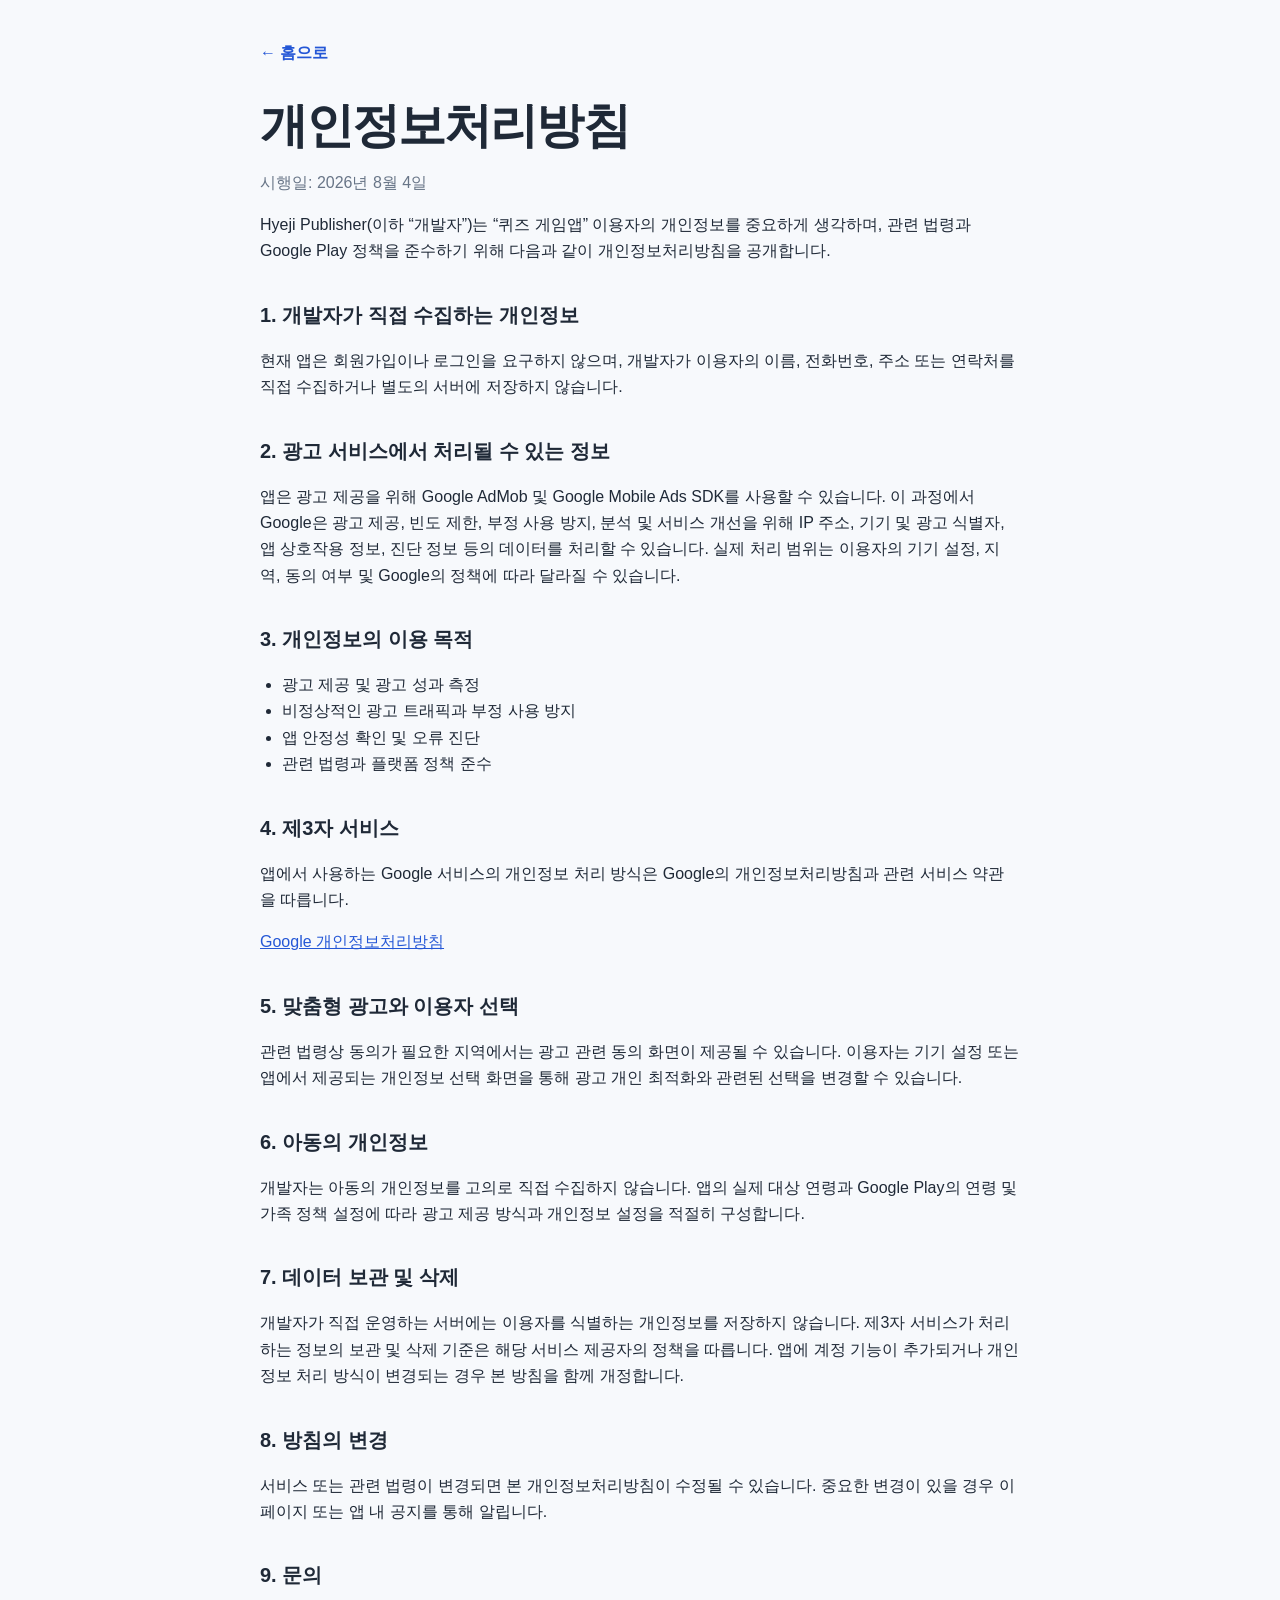
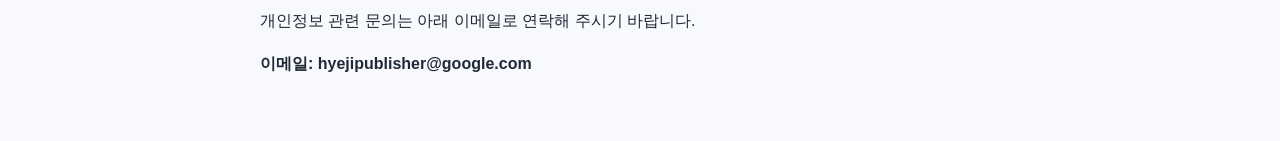
==== privacy-policy.html @ 51a21021 "Create developer website" ====
<!doctype html>
<html lang="ko">
<head>
  <meta charset="utf-8">
  <meta name="viewport" content="width=device-width, initial-scale=1">
  <title>개인정보처리방침 | Hyeji Publisher</title>
  <meta name="description" content="Hyeji Publisher 모바일 앱의 개인정보처리방침입니다.">
  <link rel="stylesheet" href="styles.css">
</head>
<body>
  <main class="container policy">
    <a class="back" href="index.html">← 홈으로</a>
    <h1>개인정보처리방침</h1>
    <p class="updated">시행일: 2026년 8월 4일</p>

    <p>
      Hyeji Publisher(이하 “개발자”)는 “퀴즈 게임앱” 이용자의 개인정보를 중요하게 생각하며,
      관련 법령과 Google Play 정책을 준수하기 위해 다음과 같이 개인정보처리방침을 공개합니다.
    </p>

    <h2>1. 개발자가 직접 수집하는 개인정보</h2>
    <p>
      현재 앱은 회원가입이나 로그인을 요구하지 않으며, 개발자가 이용자의 이름,
      전화번호, 주소 또는 연락처를 직접 수집하거나 별도의 서버에 저장하지 않습니다.
    </p>

    <h2>2. 광고 서비스에서 처리될 수 있는 정보</h2>
    <p>
      앱은 광고 제공을 위해 Google AdMob 및 Google Mobile Ads SDK를 사용할 수 있습니다.
      이 과정에서 Google은 광고 제공, 빈도 제한, 부정 사용 방지, 분석 및 서비스 개선을 위해
      IP 주소, 기기 및 광고 식별자, 앱 상호작용 정보, 진단 정보 등의 데이터를 처리할 수 있습니다.
      실제 처리 범위는 이용자의 기기 설정, 지역, 동의 여부 및 Google의 정책에 따라 달라질 수 있습니다.
    </p>

    <h2>3. 개인정보의 이용 목적</h2>
    <ul>
      <li>광고 제공 및 광고 성과 측정</li>
      <li>비정상적인 광고 트래픽과 부정 사용 방지</li>
      <li>앱 안정성 확인 및 오류 진단</li>
      <li>관련 법령과 플랫폼 정책 준수</li>
    </ul>

    <h2>4. 제3자 서비스</h2>
    <p>
      앱에서 사용하는 Google 서비스의 개인정보 처리 방식은 Google의 개인정보처리방침과
      관련 서비스 약관을 따릅니다.
    </p>
    <p>
      <a href="https://policies.google.com/privacy" rel="noopener noreferrer">
        Google 개인정보처리방침
      </a>
    </p>

    <h2>5. 맞춤형 광고와 이용자 선택</h2>
    <p>
      관련 법령상 동의가 필요한 지역에서는 광고 관련 동의 화면이 제공될 수 있습니다.
      이용자는 기기 설정 또는 앱에서 제공되는 개인정보 선택 화면을 통해 광고 개인 최적화와
      관련된 선택을 변경할 수 있습니다.
    </p>

    <h2>6. 아동의 개인정보</h2>
    <p>
      개발자는 아동의 개인정보를 고의로 직접 수집하지 않습니다. 앱의 실제 대상 연령과
      Google Play의 연령 및 가족 정책 설정에 따라 광고 제공 방식과 개인정보 설정을 적절히 구성합니다.
    </p>

    <h2>7. 데이터 보관 및 삭제</h2>
    <p>
      개발자가 직접 운영하는 서버에는 이용자를 식별하는 개인정보를 저장하지 않습니다.
      제3자 서비스가 처리하는 정보의 보관 및 삭제 기준은 해당 서비스 제공자의 정책을 따릅니다.
      앱에 계정 기능이 추가되거나 개인정보 처리 방식이 변경되는 경우 본 방침을 함께 개정합니다.
    </p>

    <h2>8. 방침의 변경</h2>
    <p>
      서비스 또는 관련 법령이 변경되면 본 개인정보처리방침이 수정될 수 있습니다.
      중요한 변경이 있을 경우 이 페이지 또는 앱 내 공지를 통해 알립니다.
    </p>

    <h2>9. 문의</h2>
    <p>
      개인정보 관련 문의는 아래 이메일로 연락해 주시기 바랍니다.
    </p>
    <p>
      <strong>이메일: hyejipublisher@google.com</strong>
    </p>

 
  </main>
</body>
</html>
---- styles.css ----
* {
  box-sizing: border-box;
}

:root {
  color-scheme: light;
  font-family: -apple-system, BlinkMacSystemFont, "Segoe UI", "Noto Sans KR",
    Arial, sans-serif;
  line-height: 1.65;
  color: #1f2937;
  background: #f7f9fc;
}

body {
  margin: 0;
}

a {
  color: #2457d6;
}

.container {
  width: min(760px, calc(100% - 36px));
  margin: 0 auto;
  padding: 72px 0 48px;
}

.hero {
  margin-bottom: 32px;
}

.eyebrow {
  margin: 0 0 10px;
  font-size: 0.85rem;
  font-weight: 800;
  letter-spacing: 0.12em;
  color: #2457d6;
}

h1 {
  margin: 0 0 16px;
  font-size: clamp(2rem, 7vw, 3.5rem);
  line-height: 1.15;
  letter-spacing: -0.04em;
}

h2 {
  margin-top: 34px;
  margin-bottom: 10px;
  font-size: 1.25rem;
}

.lead {
  max-width: 620px;
  margin: 0;
  font-size: 1.12rem;
  color: #526071;
}

.card {
  padding: 26px;
  border: 1px solid #dce3ee;
  border-radius: 18px;
  background: #ffffff;
  box-shadow: 0 12px 30px rgba(31, 41, 55, 0.06);
}

.card h2 {
  margin-top: 0;
}

.status {
  display: inline-block;
  margin-bottom: 0;
  padding: 6px 10px;
  border-radius: 999px;
  background: #eef3ff;
  color: #2457d6;
  font-size: 0.9rem;
  font-weight: 700;
}

.links {
  display: flex;
  flex-wrap: wrap;
  gap: 12px;
  margin-top: 24px;
}

.button {
  display: inline-block;
  padding: 12px 18px;
  border-radius: 12px;
  background: #2457d6;
  color: white;
  font-weight: 750;
  text-decoration: none;
}

.button.secondary {
  background: #e9eef7;
  color: #26354a;
}

footer {
  margin-top: 48px;
  color: #7a8798;
  font-size: 0.88rem;
}

.policy {
  padding-top: 40px;
}

.policy h1 {
  margin-top: 32px;
  font-size: clamp(2rem, 6vw, 3rem);
}

.updated {
  color: #687587;
}

.back {
  text-decoration: none;
  font-weight: 700;
}

.notice {
  margin-top: 28px;
  padding: 16px 18px;
  border: 1px solid #f0b75c;
  border-radius: 12px;
  background: #fff8e8;
  color: #7a4b00;
  font-weight: 650;
}

ul {
  padding-left: 22px;
}

@media (max-width: 520px) {
  .container {
    padding-top: 42px;
  }

  .button {
    width: 100%;
    text-align: center;
  }
}
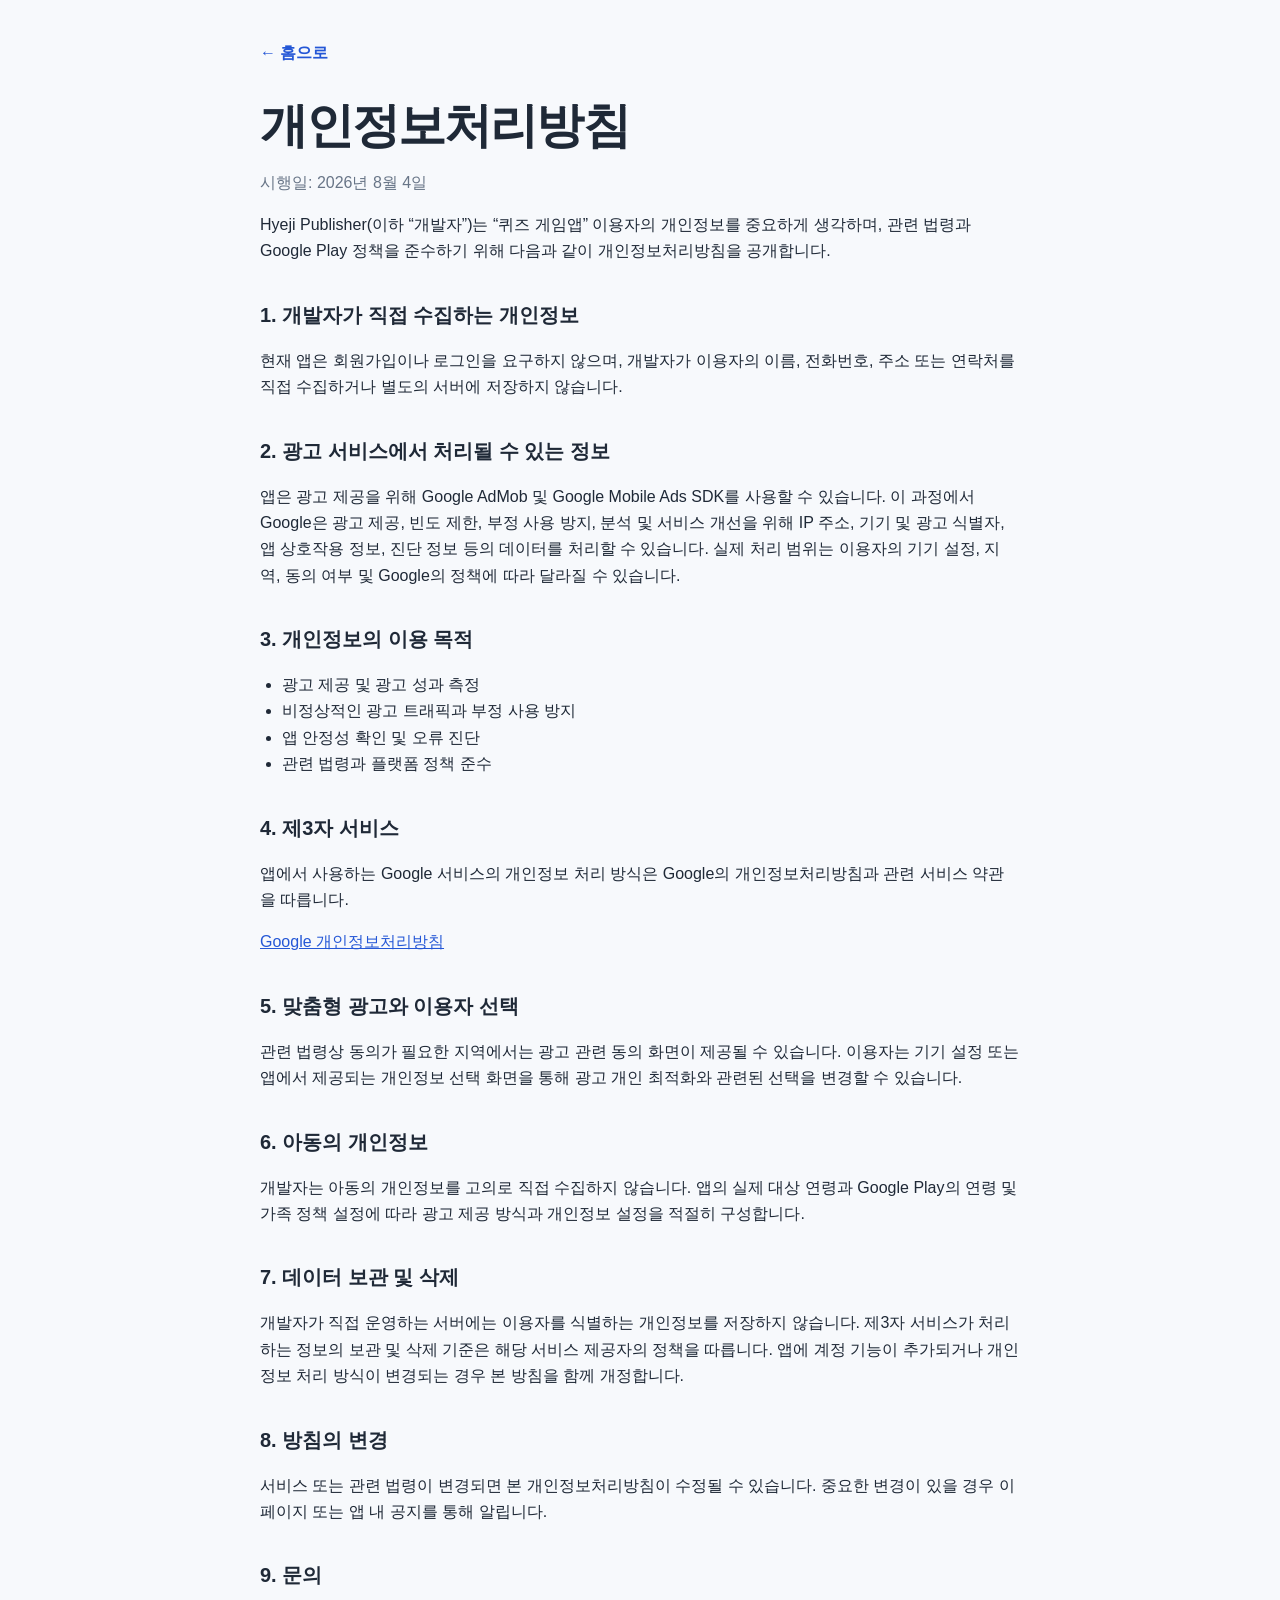
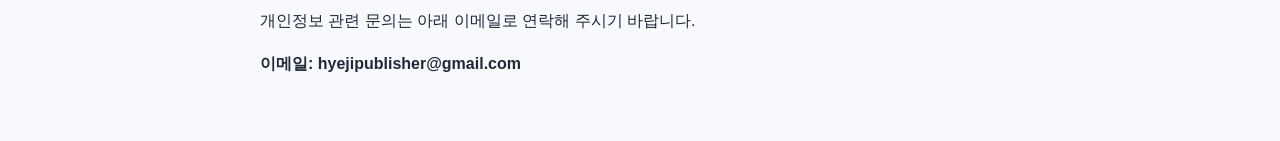
==== commit 3dac0669: "Add files via upload" ====
--- a/privacy-policy.html
+++ b/privacy-policy.html
@@ -82,7 +82,7 @@
       개인정보 관련 문의는 아래 이메일로 연락해 주시기 바랍니다.
     </p>
     <p>
-      <strong>이메일: hyejipublisher@google.com</strong>
+      <strong>이메일: hyejipublisher@gmail.com</strong>
     </p>
 
  
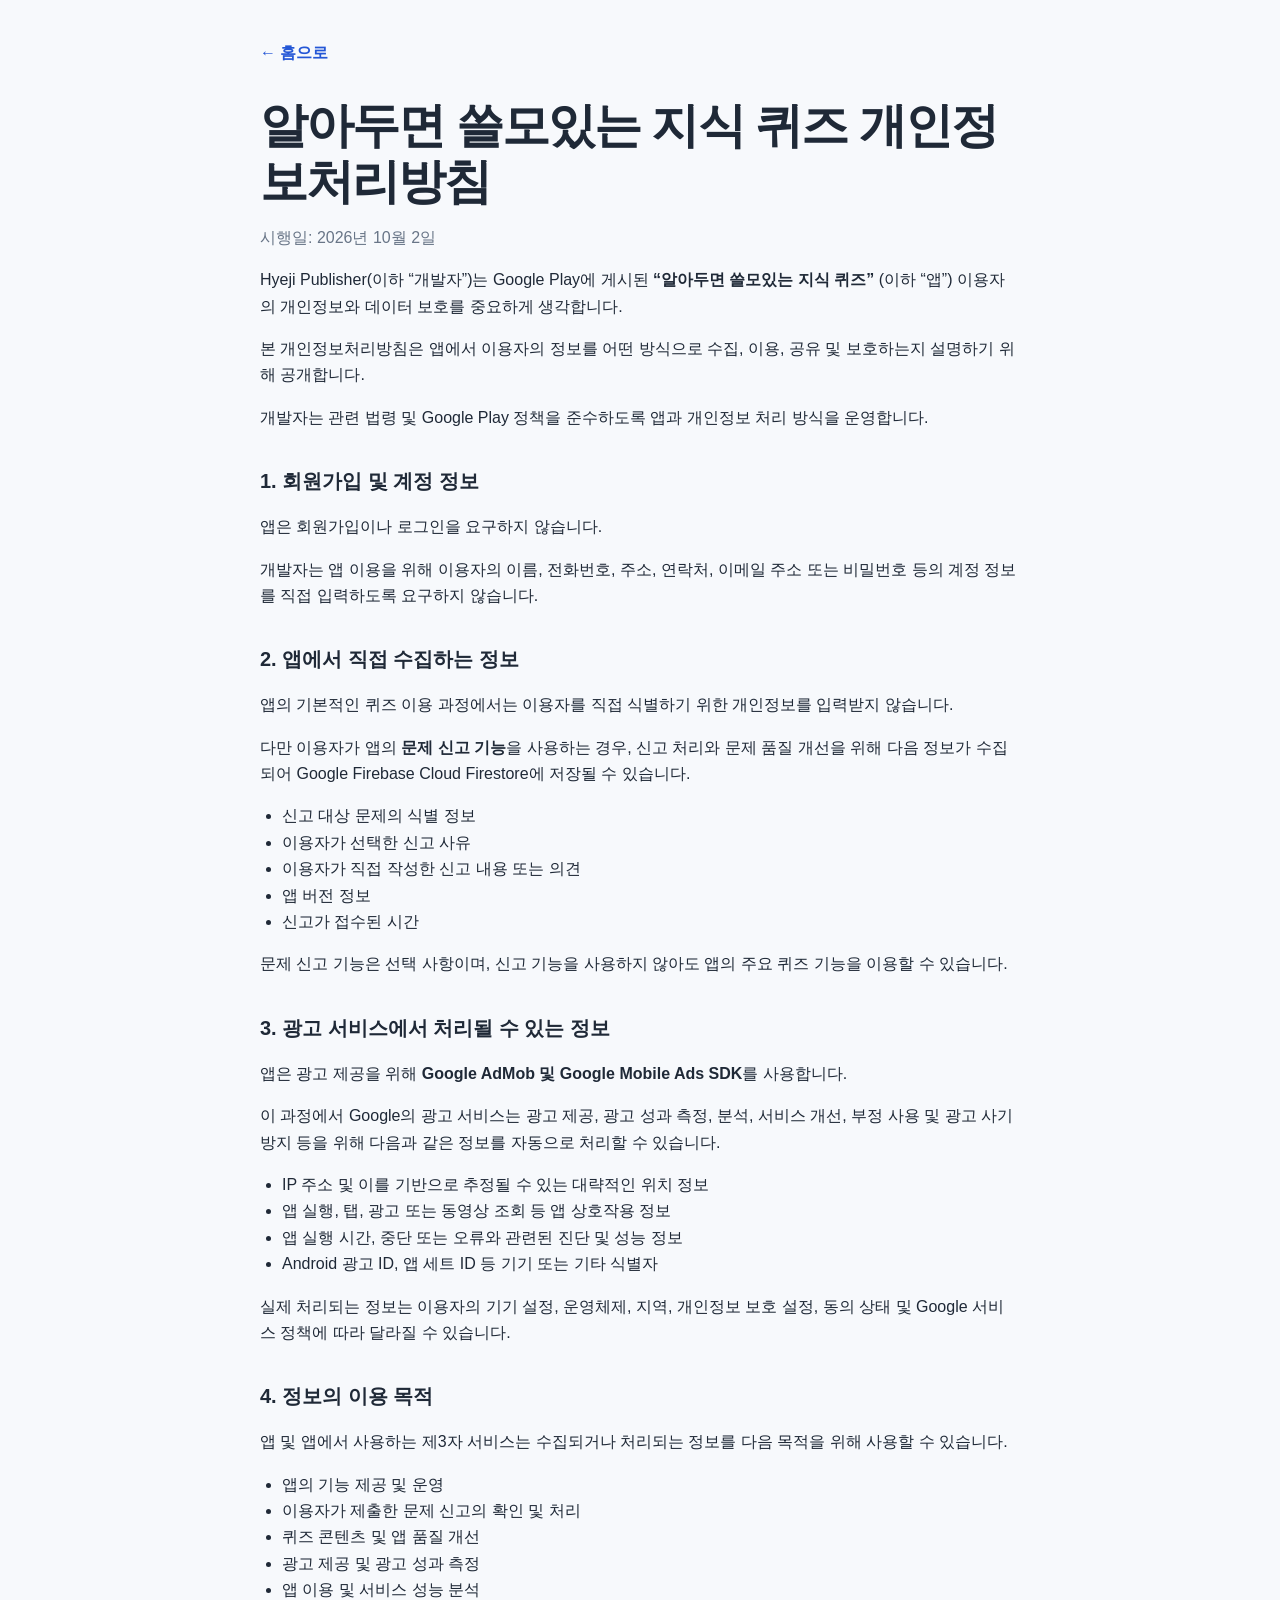
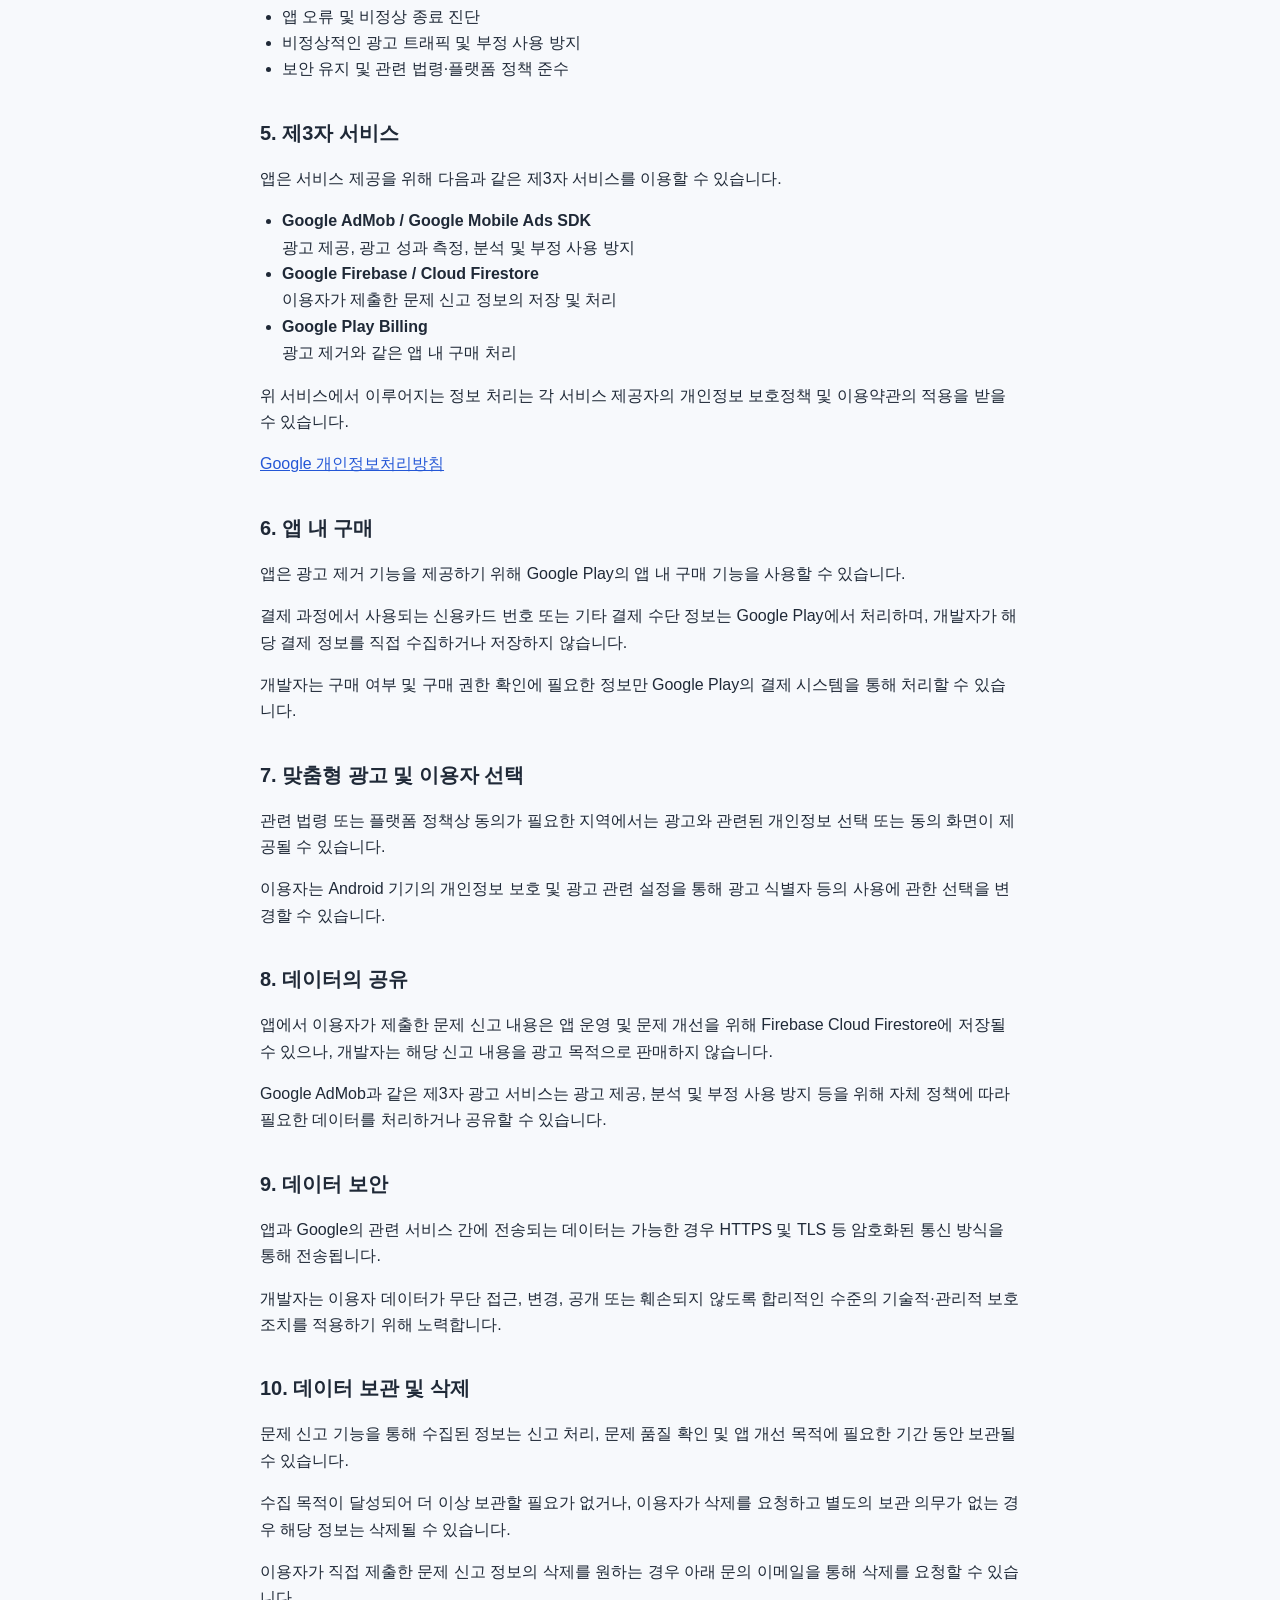
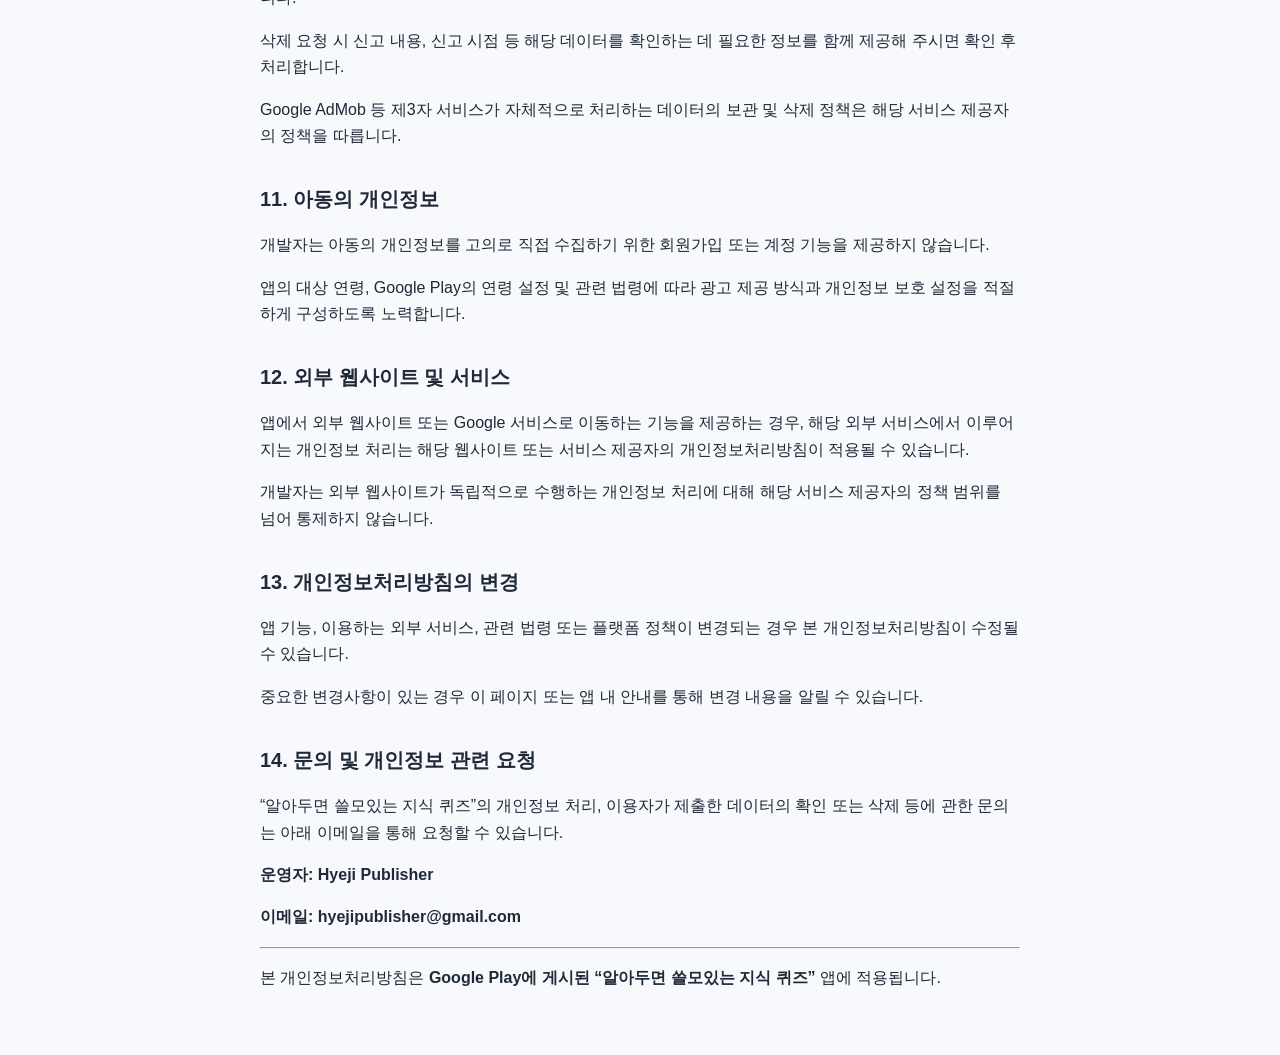
==== commit b1d46eb0: "Update privacy-policy.html" ====
--- a/privacy-policy.html
+++ b/privacy-policy.html
@@ -3,89 +3,335 @@
 <head>
   <meta charset="utf-8">
   <meta name="viewport" content="width=device-width, initial-scale=1">
-  <title>개인정보처리방침 | Hyeji Publisher</title>
-  <meta name="description" content="Hyeji Publisher 모바일 앱의 개인정보처리방침입니다.">
+
+  <title>알아두면 쓸모있는 지식 퀴즈 개인정보처리방침 | Hyeji Publisher</title>
+
+  <meta
+    name="description"
+    content="Google Play에 게시된 알아두면 쓸모있는 지식 퀴즈의 개인정보처리방침입니다."
+  >
+
   <link rel="stylesheet" href="styles.css">
 </head>
+
 <body>
   <main class="container policy">
+
     <a class="back" href="index.html">← 홈으로</a>
-    <h1>개인정보처리방침</h1>
-    <p class="updated">시행일: 2026년 8월 4일</p>
-
-    <p>
-      Hyeji Publisher(이하 “개발자”)는 “퀴즈 게임앱” 이용자의 개인정보를 중요하게 생각하며,
-      관련 법령과 Google Play 정책을 준수하기 위해 다음과 같이 개인정보처리방침을 공개합니다.
-    </p>
-
-    <h2>1. 개발자가 직접 수집하는 개인정보</h2>
-    <p>
-      현재 앱은 회원가입이나 로그인을 요구하지 않으며, 개발자가 이용자의 이름,
-      전화번호, 주소 또는 연락처를 직접 수집하거나 별도의 서버에 저장하지 않습니다.
-    </p>
-
-    <h2>2. 광고 서비스에서 처리될 수 있는 정보</h2>
-    <p>
-      앱은 광고 제공을 위해 Google AdMob 및 Google Mobile Ads SDK를 사용할 수 있습니다.
-      이 과정에서 Google은 광고 제공, 빈도 제한, 부정 사용 방지, 분석 및 서비스 개선을 위해
-      IP 주소, 기기 및 광고 식별자, 앱 상호작용 정보, 진단 정보 등의 데이터를 처리할 수 있습니다.
-      실제 처리 범위는 이용자의 기기 설정, 지역, 동의 여부 및 Google의 정책에 따라 달라질 수 있습니다.
-    </p>
-
-    <h2>3. 개인정보의 이용 목적</h2>
+
+    <h1>알아두면 쓸모있는 지식 퀴즈 개인정보처리방침</h1>
+
+    <p class="updated">
+      시행일: 2026년 10월 2일
+    </p>
+
+    <p>
+      Hyeji Publisher(이하 “개발자”)는 Google Play에 게시된
+      <strong>“알아두면 쓸모있는 지식 퀴즈”</strong>
+      (이하 “앱”) 이용자의 개인정보와 데이터 보호를 중요하게 생각합니다.
+    </p>
+
+    <p>
+      본 개인정보처리방침은 앱에서 이용자의 정보를 어떤 방식으로 수집,
+      이용, 공유 및 보호하는지 설명하기 위해 공개합니다.
+    </p>
+
+    <p>
+      개발자는 관련 법령 및 Google Play 정책을 준수하도록 앱과
+      개인정보 처리 방식을 운영합니다.
+    </p>
+
+
+    <h2>1. 회원가입 및 계정 정보</h2>
+
+    <p>
+      앱은 회원가입이나 로그인을 요구하지 않습니다.
+    </p>
+
+    <p>
+      개발자는 앱 이용을 위해 이용자의 이름, 전화번호, 주소,
+      연락처, 이메일 주소 또는 비밀번호 등의 계정 정보를
+      직접 입력하도록 요구하지 않습니다.
+    </p>
+
+
+    <h2>2. 앱에서 직접 수집하는 정보</h2>
+
+    <p>
+      앱의 기본적인 퀴즈 이용 과정에서는 이용자를 직접 식별하기 위한
+      개인정보를 입력받지 않습니다.
+    </p>
+
+    <p>
+      다만 이용자가 앱의 <strong>문제 신고 기능</strong>을 사용하는 경우,
+      신고 처리와 문제 품질 개선을 위해 다음 정보가 수집되어
+      Google Firebase Cloud Firestore에 저장될 수 있습니다.
+    </p>
+
     <ul>
+      <li>신고 대상 문제의 식별 정보</li>
+      <li>이용자가 선택한 신고 사유</li>
+      <li>이용자가 직접 작성한 신고 내용 또는 의견</li>
+      <li>앱 버전 정보</li>
+      <li>신고가 접수된 시간</li>
+    </ul>
+
+    <p>
+      문제 신고 기능은 선택 사항이며,
+      신고 기능을 사용하지 않아도 앱의 주요 퀴즈 기능을 이용할 수 있습니다.
+    </p>
+
+
+    <h2>3. 광고 서비스에서 처리될 수 있는 정보</h2>
+
+    <p>
+      앱은 광고 제공을 위해
+      <strong>Google AdMob 및 Google Mobile Ads SDK</strong>를 사용합니다.
+    </p>
+
+    <p>
+      이 과정에서 Google의 광고 서비스는 광고 제공, 광고 성과 측정,
+      분석, 서비스 개선, 부정 사용 및 광고 사기 방지 등을 위해
+      다음과 같은 정보를 자동으로 처리할 수 있습니다.
+    </p>
+
+    <ul>
+      <li>
+        IP 주소 및 이를 기반으로 추정될 수 있는 대략적인 위치 정보
+      </li>
+
+      <li>
+        앱 실행, 탭, 광고 또는 동영상 조회 등 앱 상호작용 정보
+      </li>
+
+      <li>
+        앱 실행 시간, 중단 또는 오류와 관련된 진단 및 성능 정보
+      </li>
+
+      <li>
+        Android 광고 ID, 앱 세트 ID 등 기기 또는 기타 식별자
+      </li>
+    </ul>
+
+    <p>
+      실제 처리되는 정보는 이용자의 기기 설정, 운영체제,
+      지역, 개인정보 보호 설정, 동의 상태 및 Google 서비스 정책에 따라
+      달라질 수 있습니다.
+    </p>
+
+
+    <h2>4. 정보의 이용 목적</h2>
+
+    <p>
+      앱 및 앱에서 사용하는 제3자 서비스는 수집되거나 처리되는 정보를
+      다음 목적을 위해 사용할 수 있습니다.
+    </p>
+
+    <ul>
+      <li>앱의 기능 제공 및 운영</li>
+      <li>이용자가 제출한 문제 신고의 확인 및 처리</li>
+      <li>퀴즈 콘텐츠 및 앱 품질 개선</li>
       <li>광고 제공 및 광고 성과 측정</li>
-      <li>비정상적인 광고 트래픽과 부정 사용 방지</li>
-      <li>앱 안정성 확인 및 오류 진단</li>
-      <li>관련 법령과 플랫폼 정책 준수</li>
+      <li>앱 이용 및 서비스 성능 분석</li>
+      <li>앱 오류 및 비정상 종료 진단</li>
+      <li>비정상적인 광고 트래픽 및 부정 사용 방지</li>
+      <li>보안 유지 및 관련 법령·플랫폼 정책 준수</li>
     </ul>
 
-    <h2>4. 제3자 서비스</h2>
-    <p>
-      앱에서 사용하는 Google 서비스의 개인정보 처리 방식은 Google의 개인정보처리방침과
-      관련 서비스 약관을 따릅니다.
-    </p>
-    <p>
-      <a href="https://policies.google.com/privacy" rel="noopener noreferrer">
+
+    <h2>5. 제3자 서비스</h2>
+
+    <p>
+      앱은 서비스 제공을 위해 다음과 같은 제3자 서비스를 이용할 수 있습니다.
+    </p>
+
+    <ul>
+      <li>
+        <strong>Google AdMob / Google Mobile Ads SDK</strong><br>
+        광고 제공, 광고 성과 측정, 분석 및 부정 사용 방지
+      </li>
+
+      <li>
+        <strong>Google Firebase / Cloud Firestore</strong><br>
+        이용자가 제출한 문제 신고 정보의 저장 및 처리
+      </li>
+
+      <li>
+        <strong>Google Play Billing</strong><br>
+        광고 제거와 같은 앱 내 구매 처리
+      </li>
+    </ul>
+
+    <p>
+      위 서비스에서 이루어지는 정보 처리는
+      각 서비스 제공자의 개인정보 보호정책 및 이용약관의 적용을 받을 수 있습니다.
+    </p>
+
+    <p>
+      <a
+        href="https://policies.google.com/privacy"
+        target="_blank"
+        rel="noopener noreferrer"
+      >
         Google 개인정보처리방침
       </a>
     </p>
 
-    <h2>5. 맞춤형 광고와 이용자 선택</h2>
-    <p>
-      관련 법령상 동의가 필요한 지역에서는 광고 관련 동의 화면이 제공될 수 있습니다.
-      이용자는 기기 설정 또는 앱에서 제공되는 개인정보 선택 화면을 통해 광고 개인 최적화와
-      관련된 선택을 변경할 수 있습니다.
-    </p>
-
-    <h2>6. 아동의 개인정보</h2>
-    <p>
-      개발자는 아동의 개인정보를 고의로 직접 수집하지 않습니다. 앱의 실제 대상 연령과
-      Google Play의 연령 및 가족 정책 설정에 따라 광고 제공 방식과 개인정보 설정을 적절히 구성합니다.
-    </p>
-
-    <h2>7. 데이터 보관 및 삭제</h2>
-    <p>
-      개발자가 직접 운영하는 서버에는 이용자를 식별하는 개인정보를 저장하지 않습니다.
-      제3자 서비스가 처리하는 정보의 보관 및 삭제 기준은 해당 서비스 제공자의 정책을 따릅니다.
-      앱에 계정 기능이 추가되거나 개인정보 처리 방식이 변경되는 경우 본 방침을 함께 개정합니다.
-    </p>
-
-    <h2>8. 방침의 변경</h2>
-    <p>
-      서비스 또는 관련 법령이 변경되면 본 개인정보처리방침이 수정될 수 있습니다.
-      중요한 변경이 있을 경우 이 페이지 또는 앱 내 공지를 통해 알립니다.
-    </p>
-
-    <h2>9. 문의</h2>
-    <p>
-      개인정보 관련 문의는 아래 이메일로 연락해 주시기 바랍니다.
-    </p>
+
+    <h2>6. 앱 내 구매</h2>
+
+    <p>
+      앱은 광고 제거 기능을 제공하기 위해
+      Google Play의 앱 내 구매 기능을 사용할 수 있습니다.
+    </p>
+
+    <p>
+      결제 과정에서 사용되는 신용카드 번호 또는 기타 결제 수단 정보는
+      Google Play에서 처리하며, 개발자가 해당 결제 정보를 직접 수집하거나
+      저장하지 않습니다.
+    </p>
+
+    <p>
+      개발자는 구매 여부 및 구매 권한 확인에 필요한 정보만
+      Google Play의 결제 시스템을 통해 처리할 수 있습니다.
+    </p>
+
+
+    <h2>7. 맞춤형 광고 및 이용자 선택</h2>
+
+    <p>
+      관련 법령 또는 플랫폼 정책상 동의가 필요한 지역에서는
+      광고와 관련된 개인정보 선택 또는 동의 화면이 제공될 수 있습니다.
+    </p>
+
+    <p>
+      이용자는 Android 기기의 개인정보 보호 및 광고 관련 설정을 통해
+      광고 식별자 등의 사용에 관한 선택을 변경할 수 있습니다.
+    </p>
+
+
+    <h2>8. 데이터의 공유</h2>
+
+    <p>
+      앱에서 이용자가 제출한 문제 신고 내용은
+      앱 운영 및 문제 개선을 위해 Firebase Cloud Firestore에 저장될 수 있으나,
+      개발자는 해당 신고 내용을 광고 목적으로 판매하지 않습니다.
+    </p>
+
+    <p>
+      Google AdMob과 같은 제3자 광고 서비스는 광고 제공,
+      분석 및 부정 사용 방지 등을 위해 자체 정책에 따라
+      필요한 데이터를 처리하거나 공유할 수 있습니다.
+    </p>
+
+
+    <h2>9. 데이터 보안</h2>
+
+    <p>
+      앱과 Google의 관련 서비스 간에 전송되는 데이터는
+      가능한 경우 HTTPS 및 TLS 등 암호화된 통신 방식을 통해 전송됩니다.
+    </p>
+
+    <p>
+      개발자는 이용자 데이터가 무단 접근, 변경, 공개 또는 훼손되지 않도록
+      합리적인 수준의 기술적·관리적 보호조치를 적용하기 위해 노력합니다.
+    </p>
+
+
+    <h2>10. 데이터 보관 및 삭제</h2>
+
+    <p>
+      문제 신고 기능을 통해 수집된 정보는 신고 처리,
+      문제 품질 확인 및 앱 개선 목적에 필요한 기간 동안 보관될 수 있습니다.
+    </p>
+
+    <p>
+      수집 목적이 달성되어 더 이상 보관할 필요가 없거나,
+      이용자가 삭제를 요청하고 별도의 보관 의무가 없는 경우
+      해당 정보는 삭제될 수 있습니다.
+    </p>
+
+    <p>
+      이용자가 직접 제출한 문제 신고 정보의 삭제를 원하는 경우
+      아래 문의 이메일을 통해 삭제를 요청할 수 있습니다.
+    </p>
+
+    <p>
+      삭제 요청 시 신고 내용, 신고 시점 등 해당 데이터를 확인하는 데
+      필요한 정보를 함께 제공해 주시면 확인 후 처리합니다.
+    </p>
+
+    <p>
+      Google AdMob 등 제3자 서비스가 자체적으로 처리하는 데이터의
+      보관 및 삭제 정책은 해당 서비스 제공자의 정책을 따릅니다.
+    </p>
+
+
+    <h2>11. 아동의 개인정보</h2>
+
+    <p>
+      개발자는 아동의 개인정보를 고의로 직접 수집하기 위한
+      회원가입 또는 계정 기능을 제공하지 않습니다.
+    </p>
+
+    <p>
+      앱의 대상 연령, Google Play의 연령 설정 및 관련 법령에 따라
+      광고 제공 방식과 개인정보 보호 설정을 적절하게 구성하도록 노력합니다.
+    </p>
+
+
+    <h2>12. 외부 웹사이트 및 서비스</h2>
+
+    <p>
+      앱에서 외부 웹사이트 또는 Google 서비스로 이동하는 기능을 제공하는 경우,
+      해당 외부 서비스에서 이루어지는 개인정보 처리는
+      해당 웹사이트 또는 서비스 제공자의 개인정보처리방침이 적용될 수 있습니다.
+    </p>
+
+    <p>
+      개발자는 외부 웹사이트가 독립적으로 수행하는 개인정보 처리에 대해
+      해당 서비스 제공자의 정책 범위를 넘어 통제하지 않습니다.
+    </p>
+
+
+    <h2>13. 개인정보처리방침의 변경</h2>
+
+    <p>
+      앱 기능, 이용하는 외부 서비스, 관련 법령 또는 플랫폼 정책이 변경되는 경우
+      본 개인정보처리방침이 수정될 수 있습니다.
+    </p>
+
+    <p>
+      중요한 변경사항이 있는 경우 이 페이지 또는 앱 내 안내를 통해
+      변경 내용을 알릴 수 있습니다.
+    </p>
+
+
+    <h2>14. 문의 및 개인정보 관련 요청</h2>
+
+    <p>
+      “알아두면 쓸모있는 지식 퀴즈”의 개인정보 처리,
+      이용자가 제출한 데이터의 확인 또는 삭제 등에 관한 문의는
+      아래 이메일을 통해 요청할 수 있습니다.
+    </p>
+
+    <p>
+      <strong>운영자: Hyeji Publisher</strong>
+    </p>
+
     <p>
       <strong>이메일: hyejipublisher@gmail.com</strong>
     </p>
 
- 
+
+    <hr>
+
+    <p>
+      본 개인정보처리방침은
+      <strong>Google Play에 게시된 “알아두면 쓸모있는 지식 퀴즈”</strong>
+      앱에 적용됩니다.
+    </p>
+
   </main>
 </body>
 </html>
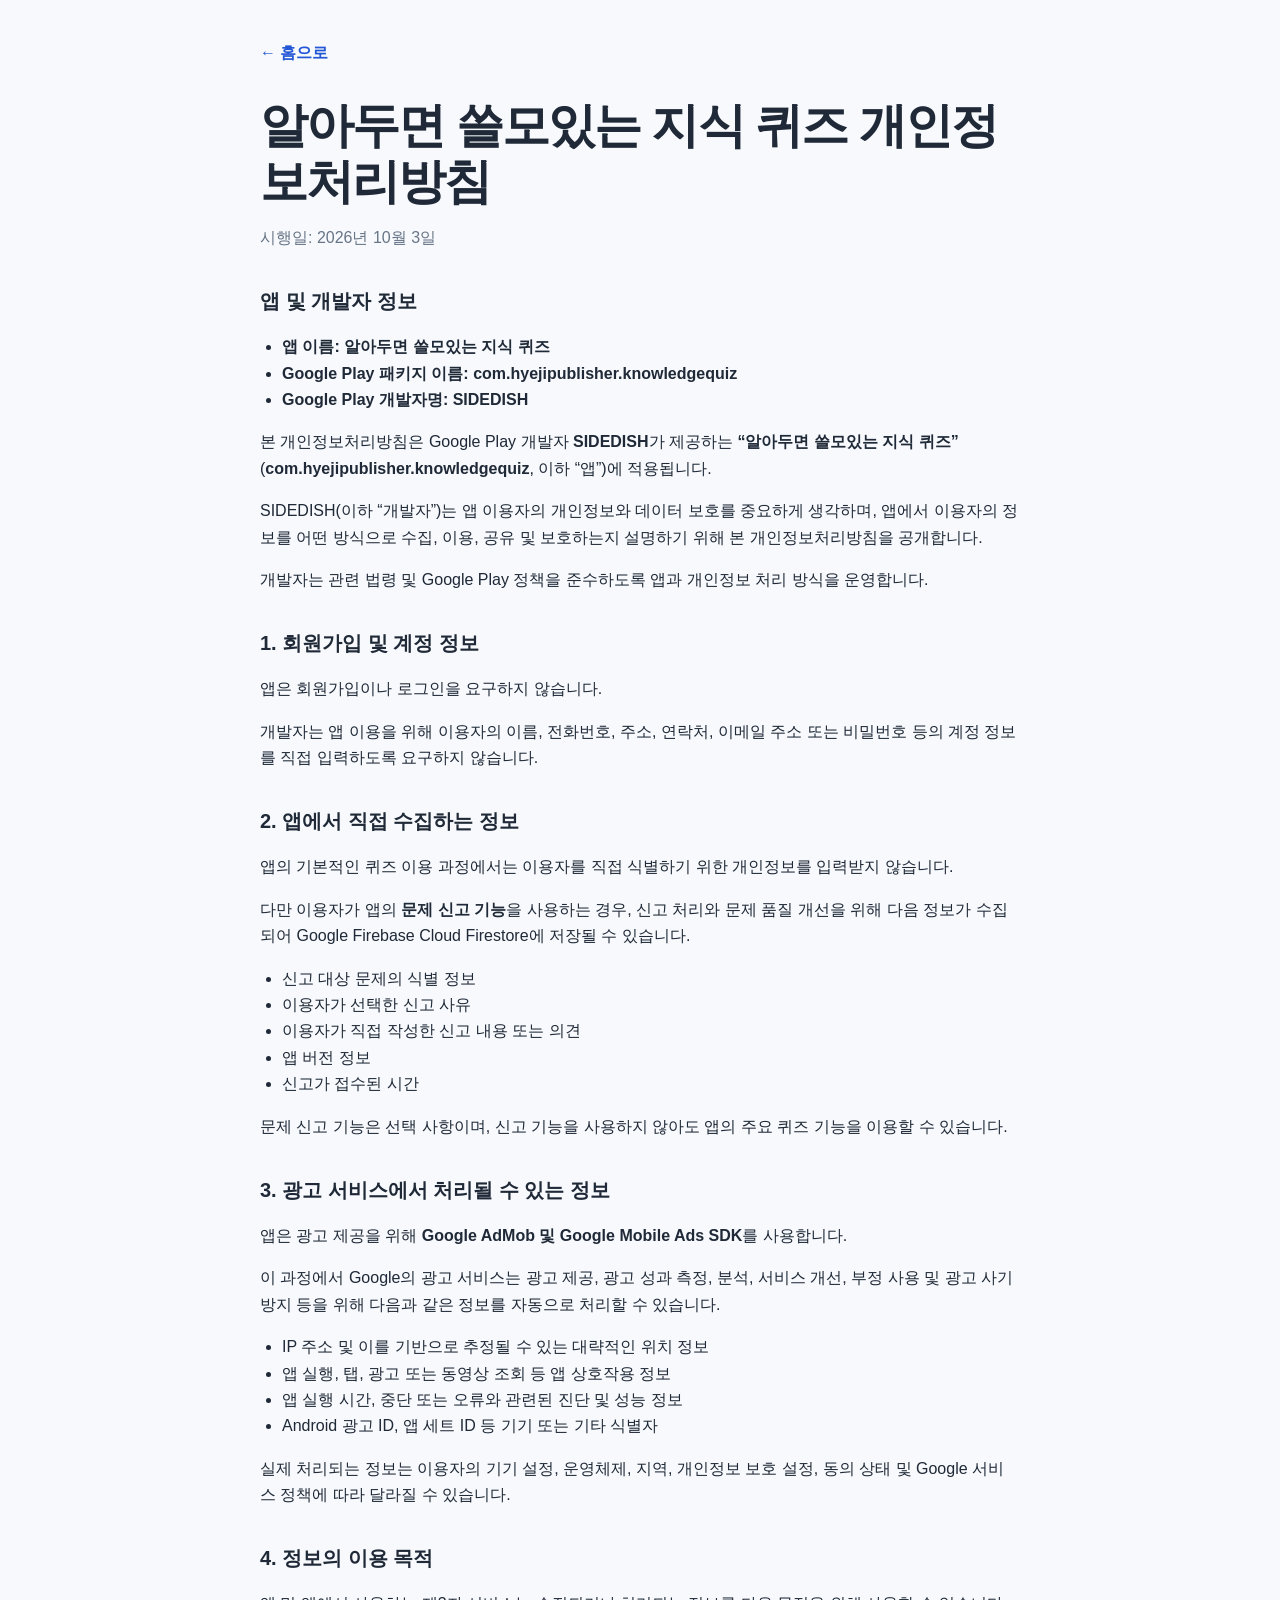
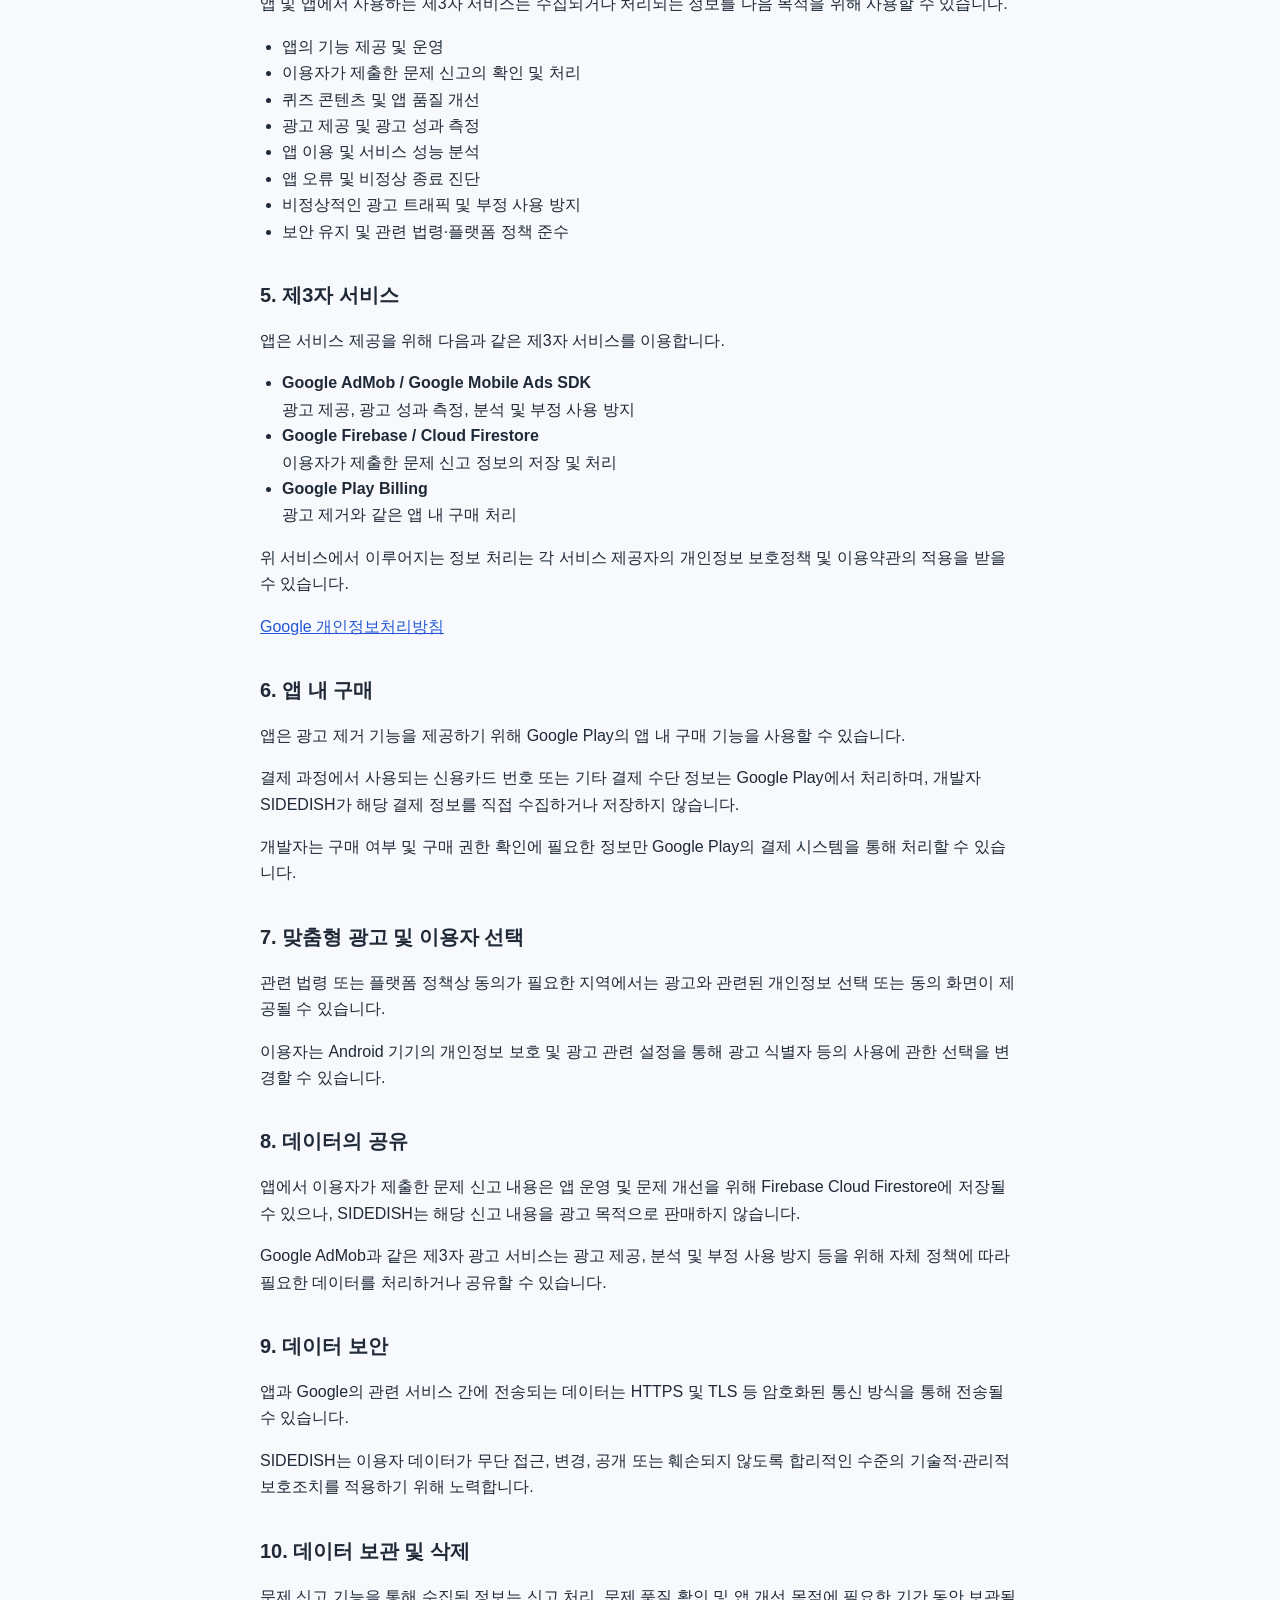
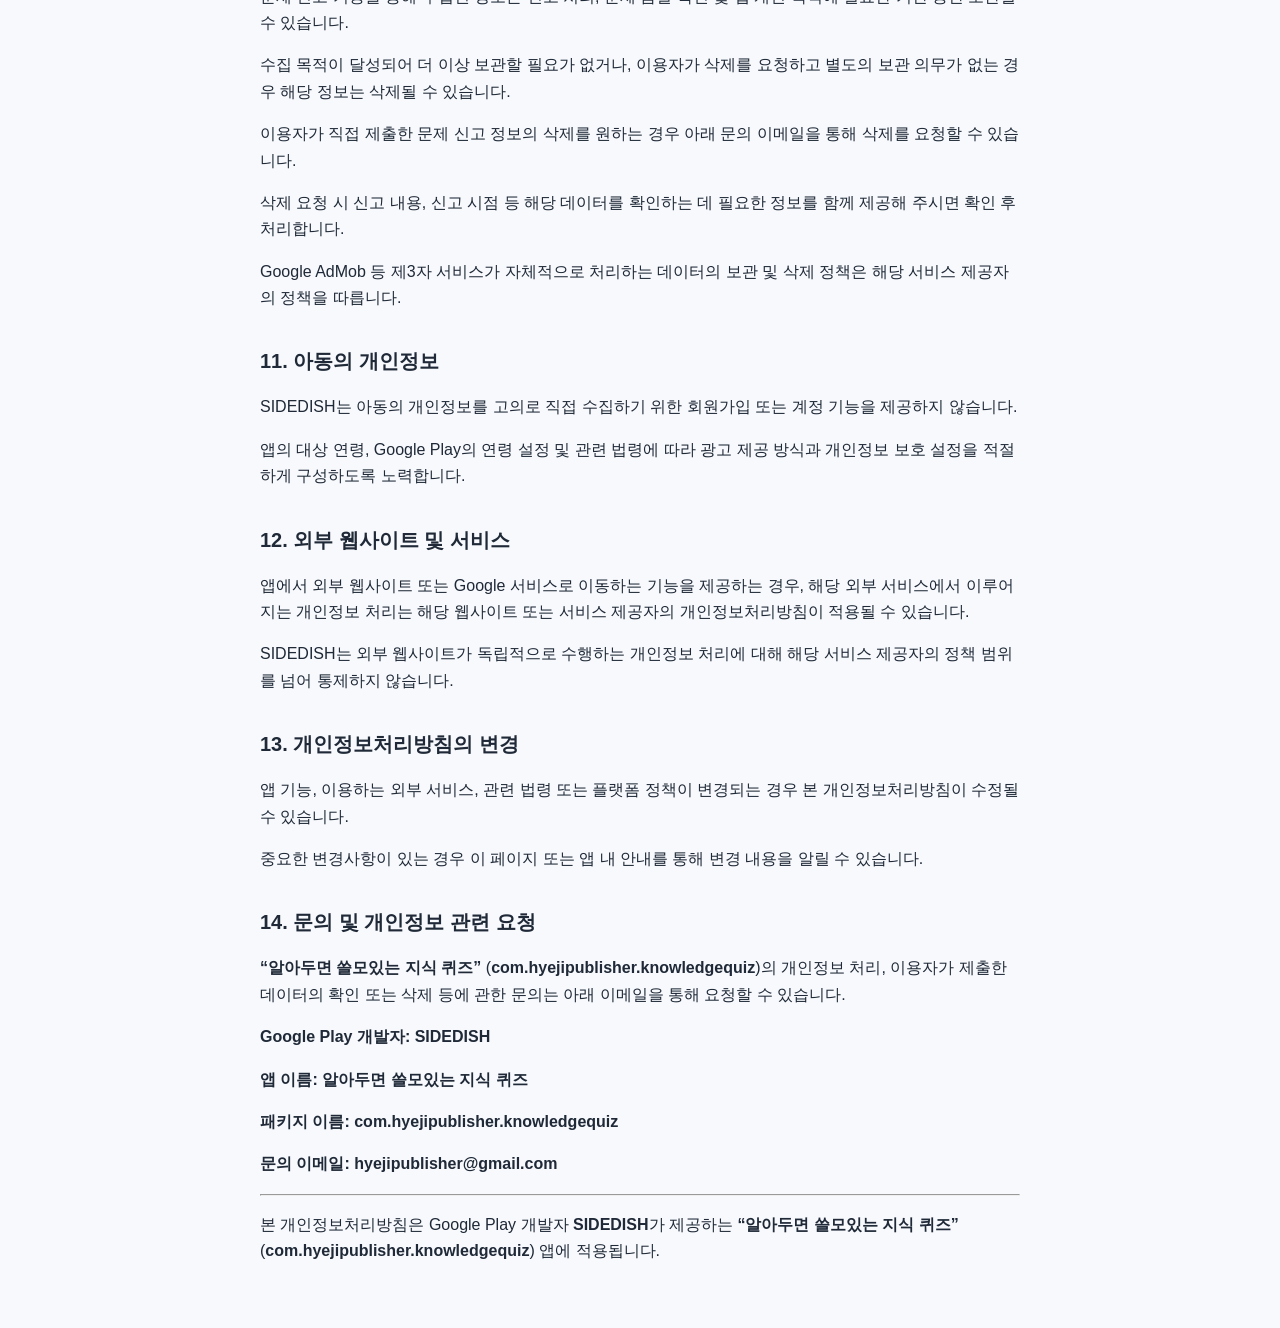
==== commit a7c21f73: "Update privacy-policy.html" ====
--- a/privacy-policy.html
+++ b/privacy-policy.html
@@ -4,11 +4,11 @@
   <meta charset="utf-8">
   <meta name="viewport" content="width=device-width, initial-scale=1">
 
-  <title>알아두면 쓸모있는 지식 퀴즈 개인정보처리방침 | Hyeji Publisher</title>
+  <title>알아두면 쓸모있는 지식 퀴즈 개인정보처리방침 | SIDEDISH</title>
 
   <meta
     name="description"
-    content="Google Play에 게시된 알아두면 쓸모있는 지식 퀴즈의 개인정보처리방침입니다."
+    content="Google Play 개발자 SIDEDISH가 제공하는 알아두면 쓸모있는 지식 퀴즈(com.hyejipublisher.knowledgequiz)의 개인정보처리방침입니다."
   >
 
   <link rel="stylesheet" href="styles.css">
@@ -22,23 +22,41 @@
     <h1>알아두면 쓸모있는 지식 퀴즈 개인정보처리방침</h1>
 
     <p class="updated">
-      시행일: 2026년 10월 2일
-    </p>
-
-    <p>
-      Hyeji Publisher(이하 “개발자”)는 Google Play에 게시된
+      시행일: 2026년 10월 3일
+    </p>
+
+    <h2>앱 및 개발자 정보</h2>
+
+    <ul>
+      <li>
+        <strong>앱 이름: 알아두면 쓸모있는 지식 퀴즈</strong>
+      </li>
+      <li>
+        <strong>Google Play 패키지 이름: com.hyejipublisher.knowledgequiz</strong>
+      </li>
+      <li>
+        <strong>Google Play 개발자명: SIDEDISH</strong>
+      </li>
+    </ul>
+
+    <p>
+      본 개인정보처리방침은 Google Play 개발자
+      <strong>SIDEDISH</strong>가 제공하는
       <strong>“알아두면 쓸모있는 지식 퀴즈”</strong>
-      (이하 “앱”) 이용자의 개인정보와 데이터 보호를 중요하게 생각합니다.
-    </p>
-
-    <p>
-      본 개인정보처리방침은 앱에서 이용자의 정보를 어떤 방식으로 수집,
-      이용, 공유 및 보호하는지 설명하기 위해 공개합니다.
-    </p>
-
-    <p>
-      개발자는 관련 법령 및 Google Play 정책을 준수하도록 앱과
-      개인정보 처리 방식을 운영합니다.
+      (<strong>com.hyejipublisher.knowledgequiz</strong>,
+      이하 “앱”)에 적용됩니다.
+    </p>
+
+    <p>
+      SIDEDISH(이하 “개발자”)는 앱 이용자의 개인정보와
+      데이터 보호를 중요하게 생각하며, 앱에서 이용자의 정보를
+      어떤 방식으로 수집, 이용, 공유 및 보호하는지 설명하기 위해
+      본 개인정보처리방침을 공개합니다.
+    </p>
+
+    <p>
+      개발자는 관련 법령 및 Google Play 정책을 준수하도록
+      앱과 개인정보 처리 방식을 운영합니다.
     </p>
 
 
@@ -142,7 +160,7 @@
     <h2>5. 제3자 서비스</h2>
 
     <p>
-      앱은 서비스 제공을 위해 다음과 같은 제3자 서비스를 이용할 수 있습니다.
+      앱은 서비스 제공을 위해 다음과 같은 제3자 서비스를 이용합니다.
     </p>
 
     <ul>
@@ -187,8 +205,8 @@
 
     <p>
       결제 과정에서 사용되는 신용카드 번호 또는 기타 결제 수단 정보는
-      Google Play에서 처리하며, 개발자가 해당 결제 정보를 직접 수집하거나
-      저장하지 않습니다.
+      Google Play에서 처리하며, 개발자 SIDEDISH가 해당 결제 정보를
+      직접 수집하거나 저장하지 않습니다.
     </p>
 
     <p>
@@ -215,7 +233,7 @@
     <p>
       앱에서 이용자가 제출한 문제 신고 내용은
       앱 운영 및 문제 개선을 위해 Firebase Cloud Firestore에 저장될 수 있으나,
-      개발자는 해당 신고 내용을 광고 목적으로 판매하지 않습니다.
+      SIDEDISH는 해당 신고 내용을 광고 목적으로 판매하지 않습니다.
     </p>
 
     <p>
@@ -229,11 +247,11 @@
 
     <p>
       앱과 Google의 관련 서비스 간에 전송되는 데이터는
-      가능한 경우 HTTPS 및 TLS 등 암호화된 통신 방식을 통해 전송됩니다.
-    </p>
-
-    <p>
-      개발자는 이용자 데이터가 무단 접근, 변경, 공개 또는 훼손되지 않도록
+      HTTPS 및 TLS 등 암호화된 통신 방식을 통해 전송될 수 있습니다.
+    </p>
+
+    <p>
+      SIDEDISH는 이용자 데이터가 무단 접근, 변경, 공개 또는 훼손되지 않도록
       합리적인 수준의 기술적·관리적 보호조치를 적용하기 위해 노력합니다.
     </p>
 
@@ -270,7 +288,7 @@
     <h2>11. 아동의 개인정보</h2>
 
     <p>
-      개발자는 아동의 개인정보를 고의로 직접 수집하기 위한
+      SIDEDISH는 아동의 개인정보를 고의로 직접 수집하기 위한
       회원가입 또는 계정 기능을 제공하지 않습니다.
     </p>
 
@@ -289,7 +307,7 @@
     </p>
 
     <p>
-      개발자는 외부 웹사이트가 독립적으로 수행하는 개인정보 처리에 대해
+      SIDEDISH는 외부 웹사이트가 독립적으로 수행하는 개인정보 처리에 대해
       해당 서비스 제공자의 정책 범위를 넘어 통제하지 않습니다.
     </p>
 
@@ -310,25 +328,36 @@
     <h2>14. 문의 및 개인정보 관련 요청</h2>
 
     <p>
-      “알아두면 쓸모있는 지식 퀴즈”의 개인정보 처리,
+      <strong>“알아두면 쓸모있는 지식 퀴즈”</strong>
+      (<strong>com.hyejipublisher.knowledgequiz</strong>)의 개인정보 처리,
       이용자가 제출한 데이터의 확인 또는 삭제 등에 관한 문의는
       아래 이메일을 통해 요청할 수 있습니다.
     </p>
 
     <p>
-      <strong>운영자: Hyeji Publisher</strong>
-    </p>
-
-    <p>
-      <strong>이메일: hyejipublisher@gmail.com</strong>
+      <strong>Google Play 개발자: SIDEDISH</strong>
+    </p>
+
+    <p>
+      <strong>앱 이름: 알아두면 쓸모있는 지식 퀴즈</strong>
+    </p>
+
+    <p>
+      <strong>패키지 이름: com.hyejipublisher.knowledgequiz</strong>
+    </p>
+
+    <p>
+      <strong>문의 이메일: hyejipublisher@gmail.com</strong>
     </p>
 
 
     <hr>
 
     <p>
-      본 개인정보처리방침은
-      <strong>Google Play에 게시된 “알아두면 쓸모있는 지식 퀴즈”</strong>
+      본 개인정보처리방침은 Google Play 개발자
+      <strong>SIDEDISH</strong>가 제공하는
+      <strong>“알아두면 쓸모있는 지식 퀴즈”</strong>
+      (<strong>com.hyejipublisher.knowledgequiz</strong>)
       앱에 적용됩니다.
     </p>
 
